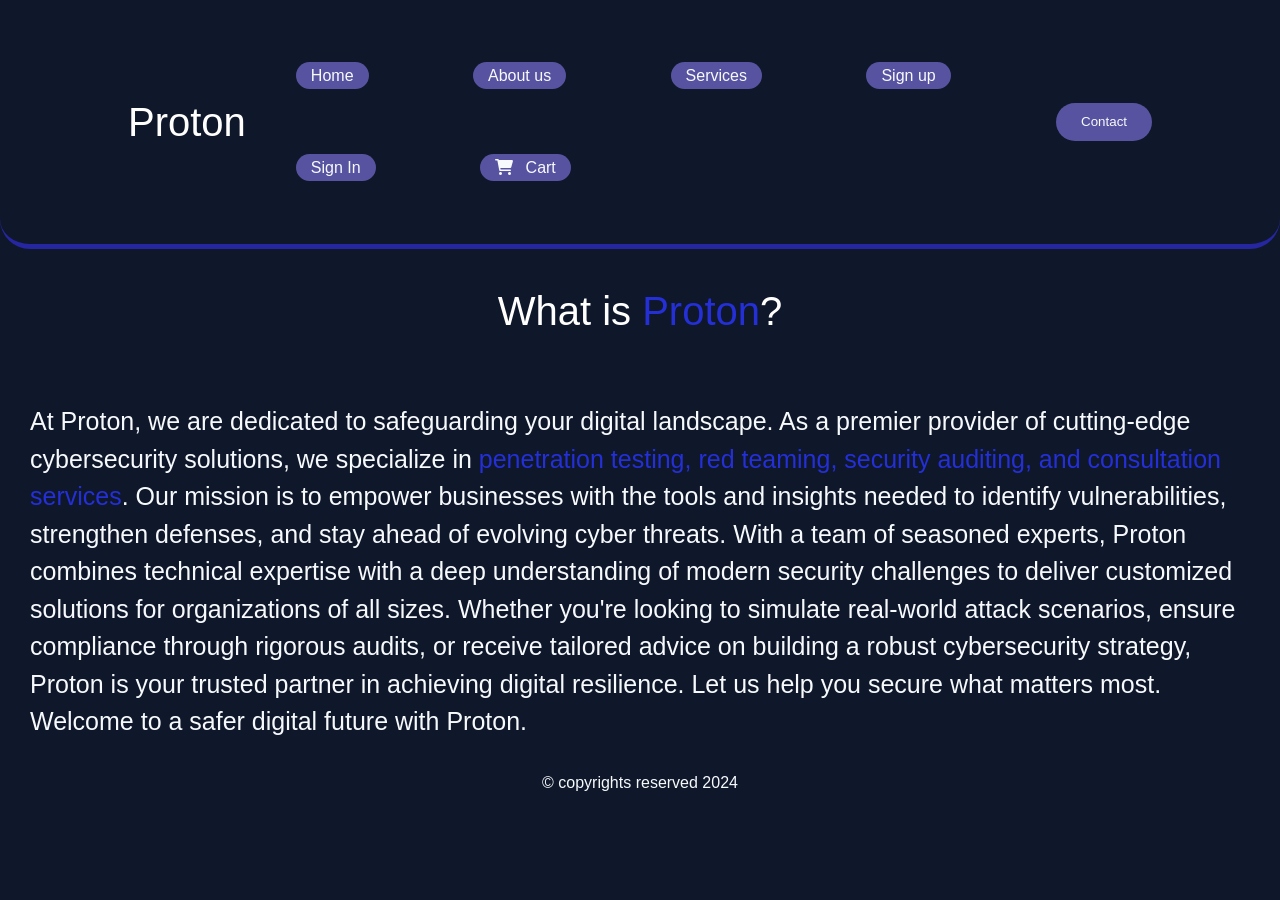
==== about.html @ 9f9c4aeb "alot" ====
<!DOCTYPE html>
<html lang="en">

<head>
  <meta charset="UTF-8">
  <meta name="viewport" content="width=device-width, initial-scale=1.0">
  <title>About us</title>
  <link rel="stylesheet" href="style.css">
  <link rel="stylesheet" href="https://cdnjs.cloudflare.com/ajax/libs/font-awesome/6.0.0/css/all.min.css">
  <link rel="shortcut icon" href="/images/Education-42-512.webp" type="image/x-icon">
</head>

<body>
  <header>
    <h1>Proton</h1>
    <nav class="navbar">
      <ul>
        <li><a href="/proton/index.html">Home</a></li>
        <li><a href="/proton/about.html">About us</a></li>
        <li><a href="/proton/services.html">Services</a></li>
        <li><a href="/proton/signup.html">Sign up</a></li>
        <li><a href="/proton/login.php">Sign In</a></li>
        <li><a href="checkout.php"><i class="fas fa-shopping-cart"></i> Cart</a></li>
      </ul>
    </nav>
    <a class="test" href="/proton/contactus.html"><button>Contact</button></a>
  </header>
  <div>
    <h1 class="what">What is <span id="word">Proton</span>?</h1>
    <p class="para">At Proton, we are dedicated to safeguarding your digital landscape. As a premier provider of
      cutting-edge cybersecurity solutions, we specialize in <span>penetration testing, red teaming, security auditing,
        and consultation services</span>.

      Our mission is to empower businesses with the tools and insights needed to identify vulnerabilities, strengthen
      defenses, and stay ahead of evolving cyber threats. With a team of seasoned experts, Proton combines technical
      expertise with a deep understanding of modern security challenges to deliver customized solutions for
      organizations of all sizes.

      Whether you're looking to simulate real-world attack scenarios, ensure compliance through rigorous audits, or
      receive tailored advice on building a robust cybersecurity strategy, Proton is your trusted partner in achieving
      digital resilience.

      Let us help you secure what matters most. Welcome to a safer digital future with Proton.</p>
  </div>



  <footer class="footer">
    <p>&copy; copyrights reserved 2024</p>
  </footer>
</body>

</html>
---- style.css ----
/* Base styles */
:root {
  --primary-color: #2563eb;
  --secondary-color: #1e40af;
  --background-color: #0f172a;
  --card-background: #1e293b;
  --text-primary: #ffffff;
  --text-secondary: #94a3b8;
}

* {
  margin: 0;
  padding: 0;
  box-sizing: border-box;
}

body {
  font-family: -apple-system, BlinkMacSystemFont, "Segoe UI", Roboto, Oxygen,
    Ubuntu, Cantarell, sans-serif;
  line-height: 1.6;
  color: var(--text-primary);
  background-color: var(--background-color);
}

main {
  max-width: 1200px;
  margin: 0 auto;
  padding: 2rem;
}

/* Hero Section */
.hero2 {
  text-align: center;
  padding: 4rem 0;
}

.hero2 h1 {
  font-size: 3rem;
  margin-bottom: 1rem;
  color: var(--text-primary);
}

.hero2 p {
  font-size: 1.25rem;
  color: var(--text-secondary);
}

/* Section Styles */
section {
  margin-bottom: 4rem;
}

section h2 {
  text-align: center;
  font-size: 2rem;
  margin-bottom: 2rem;
  color: var(--text-primary);
}

/* Button Styles */
.subscribe-btn {
  display: block;
  width: 100%;
  padding: 1rem;
  background-color: var(--primary-color);
  color: white;
  border: none;
  border-radius: 0.5rem;
  font-size: 1rem;
  font-weight: 600;
  cursor: pointer;
  transition: background-color 0.3s ease;
}

.subscribe-btn:hover {
  background-color: var(--secondary-color);
  padding: 15px;
}

li,
a,
button,
p,
h2 {
  font-family: "Montserrat", sans-serif;
  font-weight: 400;
  font-size: 30;
  text-decoration: none;
  color: rgb(247, 250, 253);
  line-height: 1.5;
}
header {
  display: flex;
  justify-content: space-between;
  align-items: center;
  padding: 30px 10%;
  border-radius: 30px;
  border-bottom: 5px solid;
  border-color: rgb(38, 38, 160);
}

.navbar {
  list-style: none;
}
.navbar li {
  display: inline-block;
  padding: 9px 25px;
  margin: 25px;
}

.navbar li a {
  transition: all 0.3s ease 0s;
  background-color: rgb(88, 83, 160);
  border-radius: 15px;
  border-color: rgb(33, 33, 127);
  padding: 5px 15px;
}

.navbar li a:hover {
  background-color: rgb(37, 39, 156);
}

.navbar li a i {
  margin-right: 8px;
}

button {
  padding: 9px 25px;
  background-color: rgb(88, 83, 160);
  border-radius: 30px;
  border: none;
  transition: all 0.3s ease 0s;
  cursor: pointer;
  border-color: blue;
}
button:hover {
  background-color: rgb(37, 39, 156);
}

h1 {
  color: rgb(255, 255, 255);
  cursor: pointer;
  font-weight: 200;
  font-size: 40px;
}

.slogan {
  text-align: center;
  padding: 70px;
  margin: 10px;
  background-image: url("images/cybersecurity_1920x1080.jpg");
  background-repeat: no-repeat;
  background-size: cover;
  background-position: center;
  border-radius: 20px;

  font-size: 40px;
  color: antiquewhite;
}

.hero {
  overflow: hidden;
}
.hero p {
  float: left;
  width: 50%;
  margin: 0;
  font-size: 20px;
  padding: 70px;
}
.hero img {
  float: right;
  width: 50%;
  height: auto;
  border-radius: 100px;
  padding: 50px;
}
.footer {
  text-align: center;
}

.what {
  text-align: center;
  padding: 30px;
}
span {
  color: rgb(36, 47, 214);
}
.para {
  font-size: 25px;
  margin: 30px;
}

form {
  background-color: #1a2537;
  width: 70%;
  text-align: center;
  margin: 20px auto;
  padding: 20px;
  border-radius: 25px;
  color: #000000;
}

input,
textarea {
  width: 50%;
  margin: 10px 0;
  font-size: 18px;
  padding: 10px;
  border-radius: 10px;
  border: none;
  color: #000000;
}
input[type="submit"] {
  width: 20%;
  background-color: #171717;
  color: aliceblue;
  font-size: 20px;
  border-radius: 8px;
  cursor: pointer;
}

/* Services Grid */
.services-grid {
  display: grid;
  grid-template-columns: repeat(auto-fit, minmax(250px, 1fr));
  gap: 2rem;
  margin-top: 2rem;
}

.service-card {
  background-color: var(--card-background);
  padding: 2rem;
  border-radius: 1rem;
  transition: transform 0.3s ease;
}

.service-card:hover {
  transform: translateY(-5px);
}

.service-card h3 {
  color: var(--text-primary);
  margin-bottom: 1rem;
  font-size: 1.25rem;
}

.service-card p {
  color: var(--text-secondary);
}

/* Plans Grid */
.plans-grid {
  display: grid;
  grid-template-columns: repeat(auto-fit, minmax(300px, 1fr));
  gap: 2rem;
  margin-top: 2rem;
}

.plan-card {
  background-color: var(--card-background);
  padding: 2rem;
  border-radius: 1rem;
  position: relative;
  transition: transform 0.3s ease;
}

.plan-card:hover {
  transform: translateY(-5px);
}

.plan-card.popular {
  border: 2px solid var(--primary-color);
}

.popular-badge {
  position: absolute;
  top: -12px;
  left: 50%;
  transform: translateX(-50%);
  background-color: var(--primary-color);
  color: white;
  padding: 0.5rem 1rem;
  border-radius: 1rem;
  font-size: 0.875rem;
  font-weight: 600;
}

.plan-card h3 {
  font-size: 1.5rem;
  margin-bottom: 1rem;
  color: var(--text-primary);
}

.price {
  margin-bottom: 1.5rem;
}

.price .amount {
  font-size: 2.5rem;
  font-weight: 700;
  color: var(--text-primary);
}

.price .period {
  color: var(--text-secondary);
}

.description {
  color: var(--text-secondary);
  margin-bottom: 1.5rem;
}

.features {
  list-style: none;
  margin-bottom: 2rem;
}

.features li {
  margin-bottom: 0.75rem;
  color: var(--text-primary);
}

.features li.disabled {
  color: var(--text-secondary);
}

/* Responsive Design */
@media (max-width: 768px) {
  .services-grid,
  .plans-grid {
    grid-template-columns: 1fr;
  }

  .plan-card {
    margin-bottom: 2rem;
  }
}

.thanks h1 {
  text-align: center;
  margin-top: 25px;
}
.thanks img,
.thanks button {
  width: 30%;
  margin-top: 20px;
  display: block;
  margin-left: auto;
  margin-right: auto;
  padding: 15px;
}
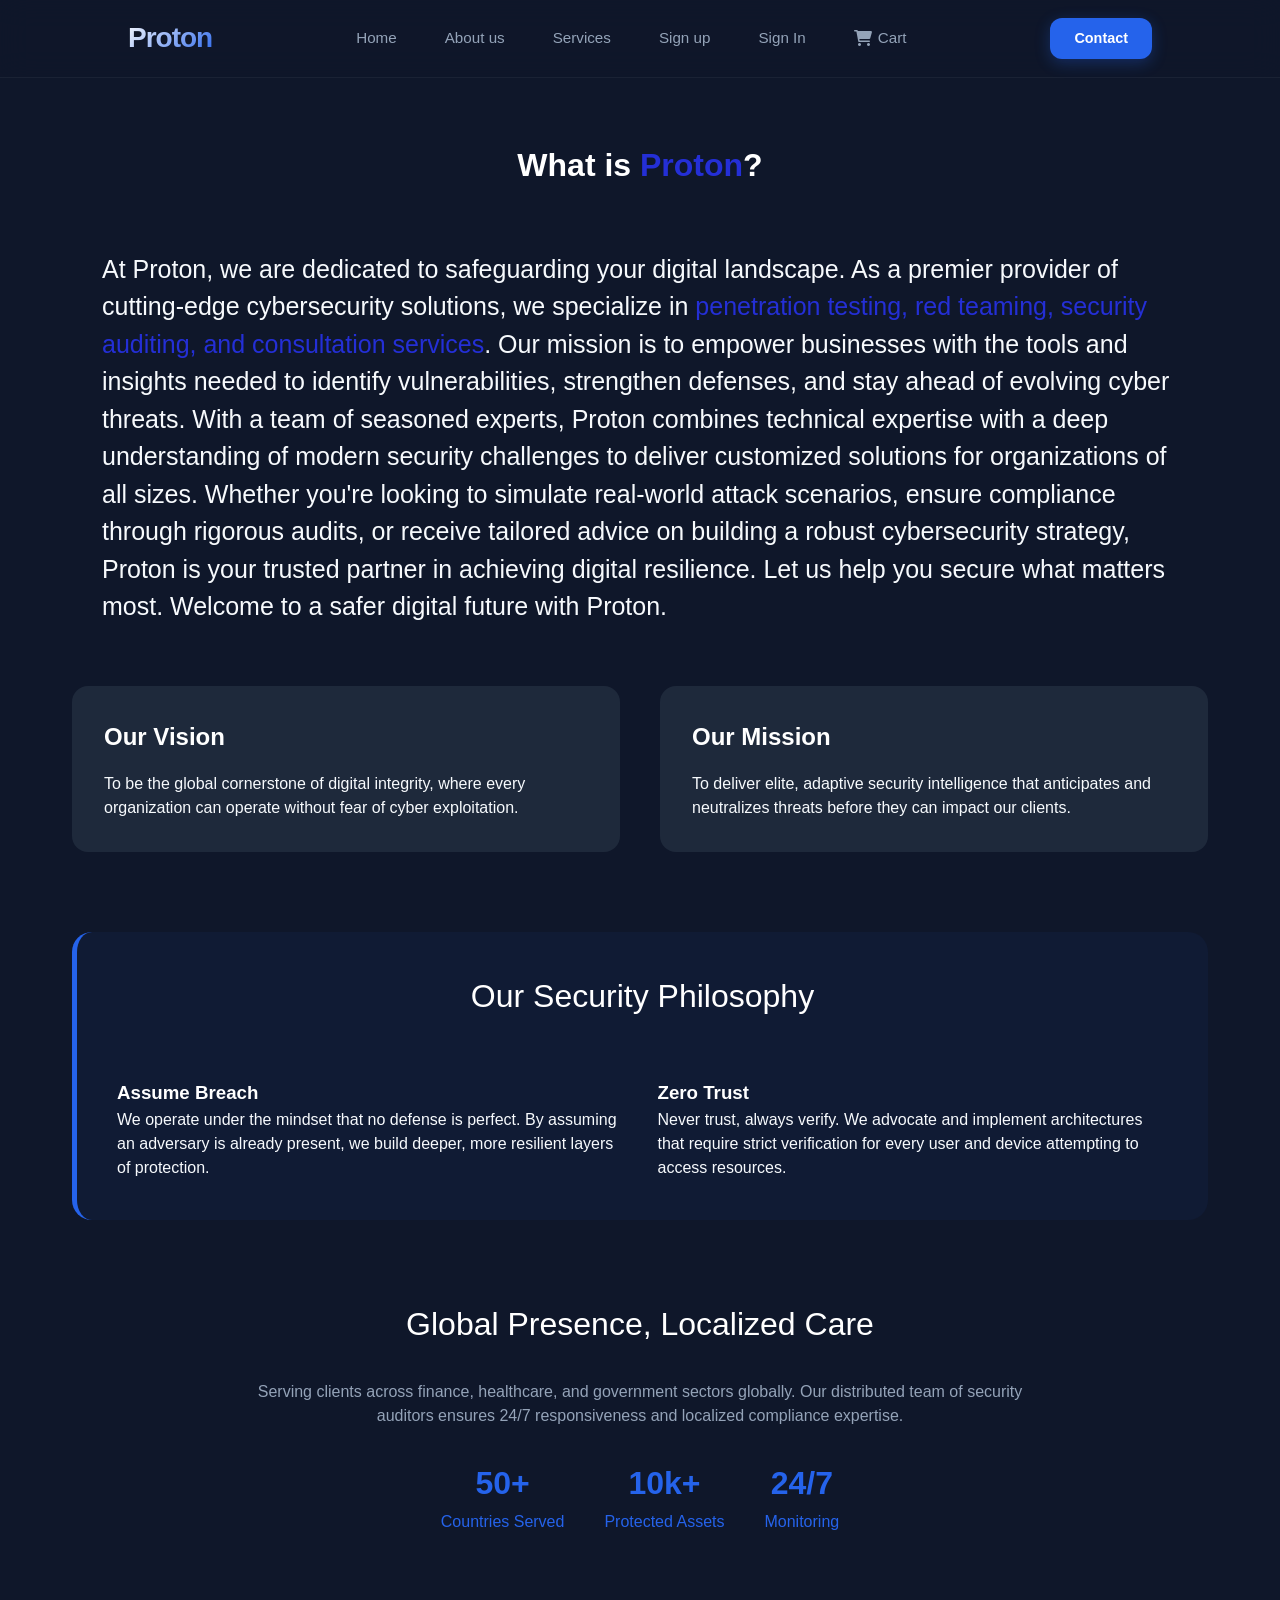
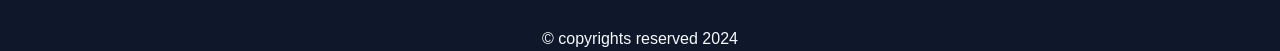
==== commit 814ad270: "new design" ====
--- a/about.html
+++ b/about.html
@@ -25,23 +25,61 @@
     </nav>
     <a class="test" href="/proton/contactus.html"><button>Contact</button></a>
   </header>
-  <div>
-    <h1 class="what">What is <span id="word">Proton</span>?</h1>
-    <p class="para">At Proton, we are dedicated to safeguarding your digital landscape. As a premier provider of
-      cutting-edge cybersecurity solutions, we specialize in <span>penetration testing, red teaming, security auditing,
-        and consultation services</span>.
+  <main>
+    <div>
+      <h1 class="what">What is <span id="word">Proton</span>?</h1>
+      <p class="para">At Proton, we are dedicated to safeguarding your digital landscape. As a premier provider of
+        cutting-edge cybersecurity solutions, we specialize in <span>penetration testing, red teaming, security auditing,
+          and consultation services</span>.
+  
+        Our mission is to empower businesses with the tools and insights needed to identify vulnerabilities, strengthen
+        defenses, and stay ahead of evolving cyber threats. With a team of seasoned experts, Proton combines technical
+        expertise with a deep understanding of modern security challenges to deliver customized solutions for
+        organizations of all sizes.
+  
+        Whether you're looking to simulate real-world attack scenarios, ensure compliance through rigorous audits, or
+        receive tailored advice on building a robust cybersecurity strategy, Proton is your trusted partner in achieving
+        digital resilience.
+  
+        Let us help you secure what matters most. Welcome to a safer digital future with Proton.</p>
+    </div>
 
-      Our mission is to empower businesses with the tools and insights needed to identify vulnerabilities, strengthen
-      defenses, and stay ahead of evolving cyber threats. With a team of seasoned experts, Proton combines technical
-      expertise with a deep understanding of modern security challenges to deliver customized solutions for
-      organizations of all sizes.
+    <section class="mission-vision" style="display: grid; grid-template-columns: 1fr 1fr; gap: 40px; margin-top: 60px;">
+      <div class="plan-card">
+        <h3>Our Vision</h3>
+        <p>To be the global cornerstone of digital integrity, where every organization can operate without fear of cyber exploitation.</p>
+      </div>
+      <div class="plan-card">
+        <h3>Our Mission</h3>
+        <p>To deliver elite, adaptive security intelligence that anticipates and neutralizes threats before they can impact our clients.</p>
+      </div>
+    </section>
 
-      Whether you're looking to simulate real-world attack scenarios, ensure compliance through rigorous audits, or
-      receive tailored advice on building a robust cybersecurity strategy, Proton is your trusted partner in achieving
-      digital resilience.
+    <section class="philosophy" style="margin-top: 80px; padding: 40px; background: rgba(37, 99, 235, 0.05); border-radius: 20px; border-left: 5px solid var(--primary-color);">
+      <h2>Our Security Philosophy</h2>
+      <br>
+      <div style="display: grid; grid-template-columns: 1fr 1fr; gap: 30px;">
+        <div>
+          <h3>Assume Breach</h3>
+          <p>We operate under the mindset that no defense is perfect. By assuming an adversary is already present, we build deeper, more resilient layers of protection.</p>
+        </div>
+        <div>
+          <h3>Zero Trust</h3>
+          <p>Never trust, always verify. We advocate and implement architectures that require strict verification for every user and device attempting to access resources.</p>
+        </div>
+      </div>
+    </section>
 
-      Let us help you secure what matters most. Welcome to a safer digital future with Proton.</p>
-  </div>
+    <section class="reach" style="text-align: center; margin-top: 80px; margin-bottom: 60px;">
+      <h2>Global Presence, Localized Care</h2>
+      <p style="max-width: 800px; margin: 20px auto; color: var(--text-secondary);">Serving clients across finance, healthcare, and government sectors globally. Our distributed team of security auditors ensures 24/7 responsiveness and localized compliance expertise.</p>
+      <div style="display: flex; justify-content: center; gap: 40px; margin-top: 30px; color: var(--primary-color);">
+        <div><strong style="display: block; font-size: 2rem;">50+</strong>Countries Served</div>
+        <div><strong style="display: block; font-size: 2rem;">10k+</strong>Protected Assets</div>
+        <div><strong style="display: block; font-size: 2rem;">24/7</strong>Monitoring</div>
+      </div>
+    </section>
+  </main>
 
 
 
--- a/style.css
+++ b/style.css
@@ -93,87 +93,149 @@
   display: flex;
   justify-content: space-between;
   align-items: center;
-  padding: 30px 10%;
-  border-radius: 30px;
-  border-bottom: 5px solid;
-  border-color: rgb(38, 38, 160);
-}
-
-.navbar {
+  padding: 1rem 10%;
+  position: sticky;
+  top: 0;
+  z-index: 1000;
+  background: rgba(15, 23, 42, 0.8);
+  backdrop-filter: blur(15px);
+  -webkit-backdrop-filter: blur(15px);
+  border-bottom: 1px solid rgba(255, 255, 255, 0.05);
+  transition: all 0.3s ease;
+}
+
+header h1 {
+  font-size: 1.75rem;
+  font-weight: 800;
+  background: linear-gradient(135deg, #fff 0%, var(--primary-color) 100%);
+  -webkit-background-clip: text;
+  background-clip: text;
+  -webkit-text-fill-color: transparent;
+  letter-spacing: -1px;
+}
+
+.navbar ul {
   list-style: none;
-}
+  display: flex;
+  align-items: center;
+  gap: 1.5rem;
+}
+
 .navbar li {
-  display: inline-block;
-  padding: 9px 25px;
-  margin: 25px;
+  padding: 0;
+  margin: 0;
 }
 
 .navbar li a {
-  transition: all 0.3s ease 0s;
-  background-color: rgb(88, 83, 160);
-  border-radius: 15px;
-  border-color: rgb(33, 33, 127);
-  padding: 5px 15px;
+  font-size: 0.95rem;
+  font-weight: 500;
+  color: var(--text-secondary);
+  padding: 0.5rem 0.75rem;
+  background: transparent;
+  transition: all 0.3s ease;
+  border-radius: 8px;
+  display: flex;
+  align-items: center;
 }
 
 .navbar li a:hover {
-  background-color: rgb(37, 39, 156);
+  color: var(--text-primary);
+  background: rgba(37, 99, 235, 0.1);
+  box-shadow: 0 0 15px rgba(37, 99, 235, 0.2);
 }
 
 .navbar li a i {
-  margin-right: 8px;
-}
-
-button {
-  padding: 9px 25px;
-  background-color: rgb(88, 83, 160);
-  border-radius: 30px;
+  margin-right: 6px;
+  font-size: 1rem;
+}
+
+/* Contact Button in Header */
+.test button {
+  padding: 0.6rem 1.5rem;
+  background-color: var(--primary-color);
+  color: white;
+  border-radius: 12px;
+  font-weight: 600;
+  font-size: 0.9rem;
   border: none;
-  transition: all 0.3s ease 0s;
-  cursor: pointer;
-  border-color: blue;
-}
-button:hover {
-  background-color: rgb(37, 39, 156);
-}
-
-h1 {
-  color: rgb(255, 255, 255);
-  cursor: pointer;
-  font-weight: 200;
-  font-size: 40px;
+  box-shadow: 0 4px 15px rgba(37, 99, 235, 0.3);
+  transition: all 0.3s ease;
+}
+
+.test button:hover {
+  background-color: var(--secondary-color);
+  transform: translateY(-2px);
+  box-shadow: 0 6px 20px rgba(37, 99, 235, 0.4);
 }
 
 .slogan {
   text-align: center;
-  padding: 70px;
-  margin: 10px;
-  background-image: url("images/cybersecurity_1920x1080.jpg");
+  padding: 100px 20px;
+  margin: 20px 0;
+  background-image: linear-gradient(rgba(15, 23, 42, 0.7), rgba(15, 23, 42, 0.7)), url("images/cyber_bg.png");
   background-repeat: no-repeat;
   background-size: cover;
   background-position: center;
-  border-radius: 20px;
-
-  font-size: 40px;
-  color: antiquewhite;
+  border-radius: 30px;
+  border: 1px solid rgba(37, 99, 235, 0.3);
+  box-shadow: 0 20px 50px rgba(0, 0, 0, 0.5);
+  position: relative;
+  overflow: hidden;
+  font-size: 45px;
+  color: #fff;
+  text-shadow: 0 2px 10px rgba(0, 0, 0, 0.5);
+  animation: fadeIn 1.2s ease-out;
+}
+
+@keyframes fadeIn {
+  from { opacity: 0; transform: translateY(20px); }
+  to { opacity: 1; transform: translateY(0); }
 }
 
 .hero {
-  overflow: hidden;
-}
+  display: flex;
+  align-items: center;
+  justify-content: space-between;
+  gap: 40px;
+  padding: 60px 0;
+  flex-wrap: wrap;
+}
+
 .hero p {
-  float: left;
-  width: 50%;
-  margin: 0;
-  font-size: 20px;
-  padding: 70px;
-}
+  flex: 1;
+  min-width: 300px;
+  font-size: 1.1rem;
+  line-height: 1.8;
+  color: var(--text-secondary);
+  background: rgba(30, 41, 59, 0.5);
+  padding: 40px;
+  border-radius: 24px;
+  backdrop-filter: blur(10px);
+  border: 1px solid rgba(255, 255, 255, 0.05);
+}
+
+.hero-image-container {
+  flex: 1;
+  min-width: 300px;
+  position: relative;
+  display: flex;
+  justify-content: center;
+  align-items: center;
+}
+
 .hero img {
-  float: right;
-  width: 50%;
+  width: 100%;
+  max-width: 500px;
   height: auto;
-  border-radius: 100px;
-  padding: 50px;
+  border-radius: 30px;
+  box-shadow: 0 0 30px rgba(37, 99, 235, 0.2);
+  border: 1px solid rgba(37, 99, 235, 0.3);
+  transition: all 0.5s ease;
+}
+
+.hero img:hover {
+  transform: scale(1.02);
+  box-shadow: 0 0 50px rgba(37, 99, 235, 0.4);
 }
 .footer {
   text-align: center;
@@ -350,3 +412,104 @@
   margin-right: auto;
   padding: 15px;
 }
+/* Authentication Pages */
+.auth-container {
+  max-width: 450px;
+  margin: 100px auto;
+  padding: 3rem;
+  background-color: var(--card-background);
+  border-radius: 2rem;
+  box-shadow: 0 20px 40px rgba(0, 0, 0, 0.4);
+  border: 1px solid rgba(255, 255, 255, 0.05);
+  animation: fadeIn 0.8s ease-out;
+}
+
+.auth-container h2 {
+  text-align: center;
+  font-size: 2rem;
+  font-weight: 700;
+  margin-bottom: 2.5rem;
+  background: linear-gradient(135deg, #fff 0%, var(--primary-color) 100%);
+  -webkit-background-clip: text;
+  background-clip: text;
+  -webkit-text-fill-color: transparent;
+}
+
+.auth-form .form-group {
+  margin-bottom: 1.5rem;
+}
+
+.auth-form label {
+  display: block;
+  font-size: 0.9rem;
+  color: var(--text-secondary);
+  margin-bottom: 0.6rem;
+  font-weight: 500;
+}
+
+.auth-form input {
+  width: 100%;
+  padding: 0.8rem 1rem;
+  border-radius: 0.75rem;
+  border: 1px solid rgba(255, 255, 255, 0.1);
+  background-color: rgba(15, 23, 42, 0.6);
+  color: white;
+  font-size: 1rem;
+  transition: all 0.3s ease;
+}
+
+.auth-form input:focus {
+  outline: none;
+  border-color: var(--primary-color);
+  box-shadow: 0 0 0 4px rgba(37, 99, 235, 0.1);
+  background-color: rgba(15, 23, 42, 0.8);
+}
+
+.auth-btn {
+  width: 100%;
+  padding: 0.8rem;
+  background-color: var(--primary-color);
+  color: white;
+  border: none;
+  border-radius: 0.75rem;
+  font-size: 1rem;
+  font-weight: 600;
+  cursor: pointer;
+  transition: all 0.3s ease;
+  margin-top: 1rem;
+  box-shadow: 0 4px 15px rgba(37, 99, 235, 0.3);
+}
+
+.auth-btn:hover {
+  background-color: var(--secondary-color);
+  transform: translateY(-2px);
+  box-shadow: 0 6px 20px rgba(37, 99, 235, 0.4);
+}
+
+.auth-footer {
+  text-align: center;
+  margin-top: 2rem;
+  font-size: 0.9rem;
+  color: var(--text-secondary);
+}
+
+.auth-footer a {
+  color: var(--primary-color);
+  font-weight: 600;
+  text-decoration: none;
+}
+
+.auth-footer a:hover {
+  text-decoration: underline;
+}
+
+.error-msg {
+  background-color: rgba(239, 68, 68, 0.1);
+  color: #f87171;
+  padding: 1rem;
+  border-radius: 0.75rem;
+  margin-bottom: 1.5rem;
+  text-align: center;
+  font-size: 0.9rem;
+  border: 1px solid rgba(239, 68, 68, 0.2);
+}
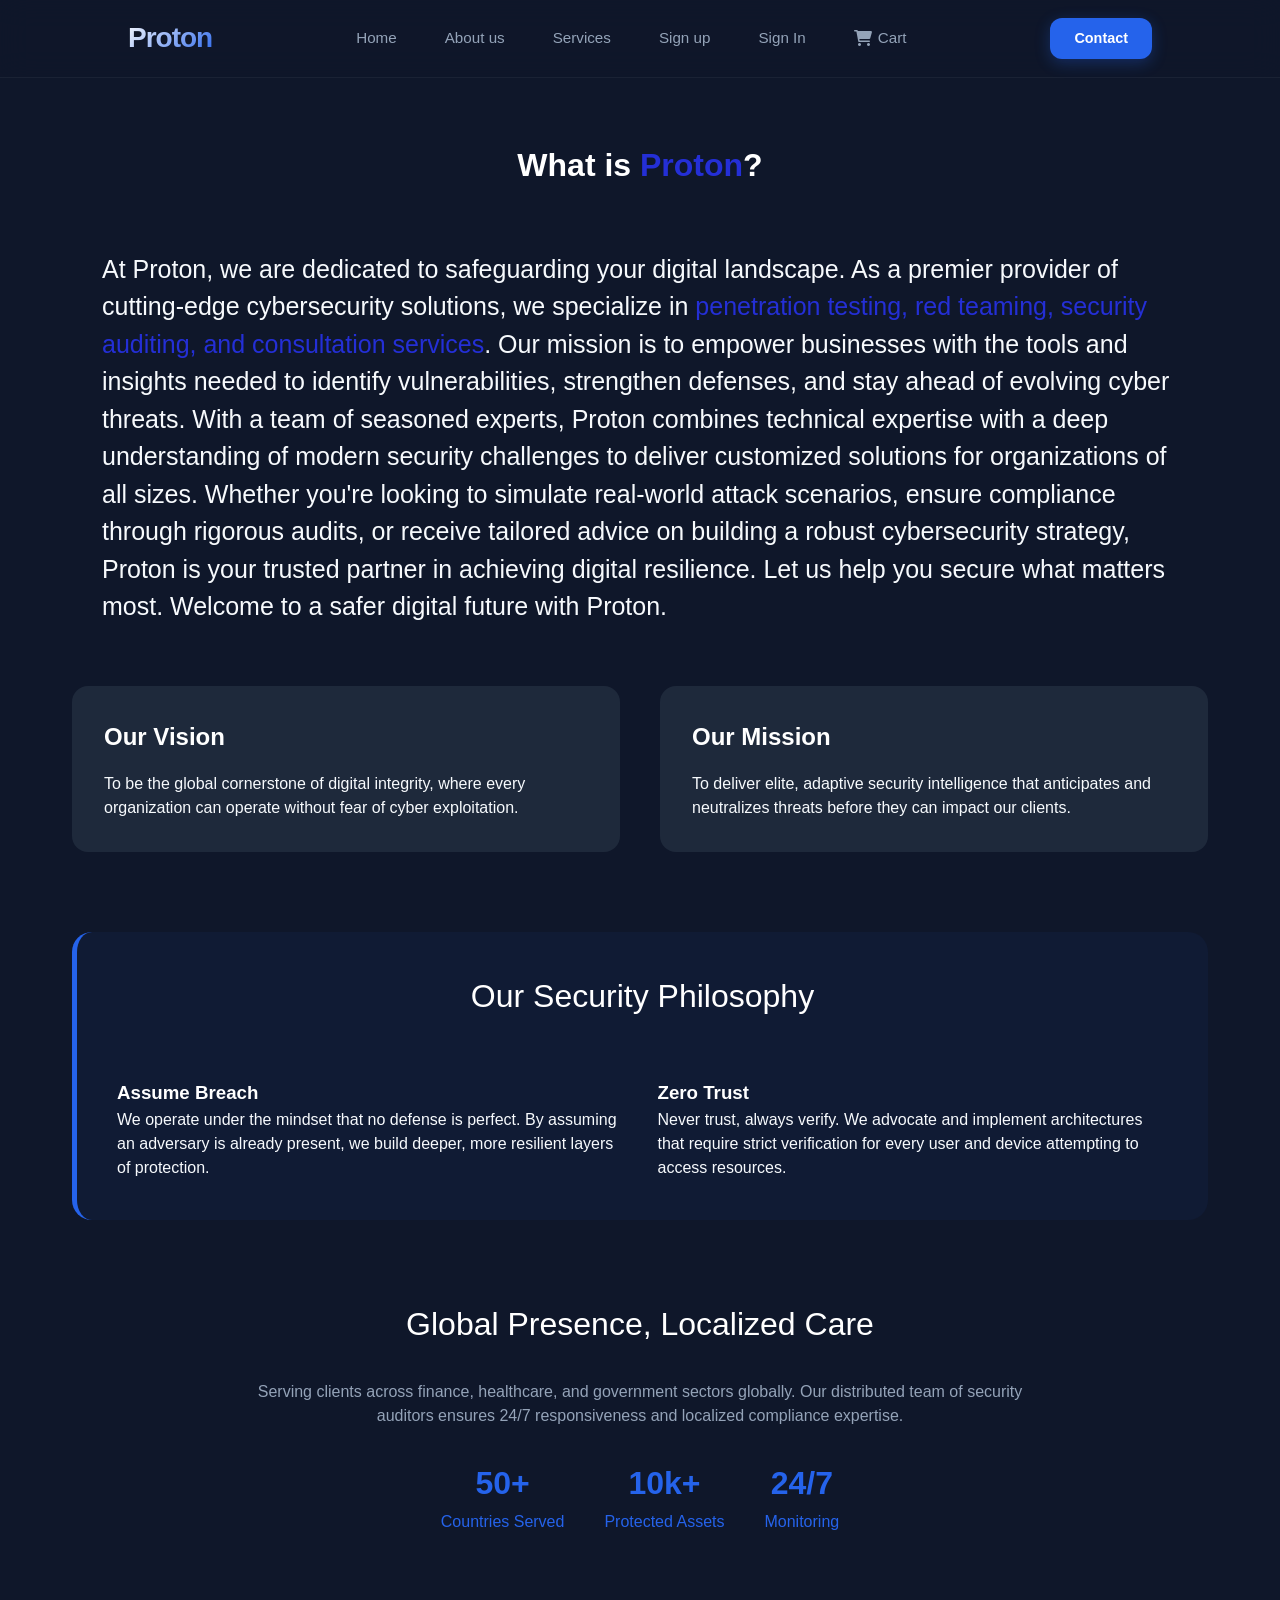
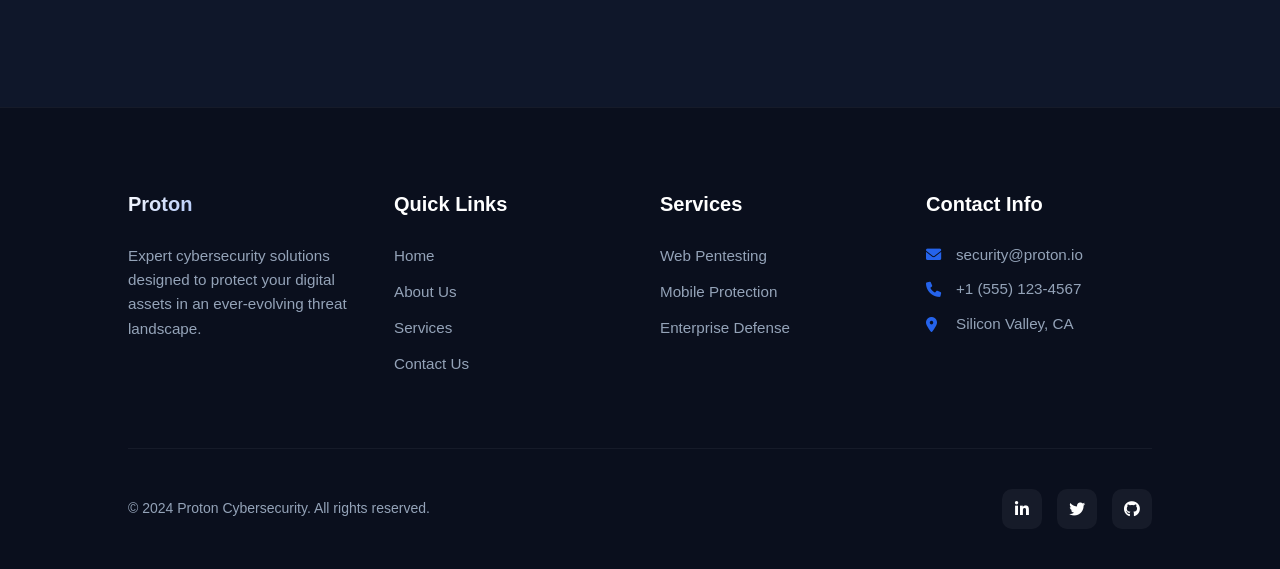
==== commit 4eb01c69: "edited some design" ====
--- a/about.html
+++ b/about.html
@@ -83,8 +83,46 @@
 
 
 
-  <footer class="footer">
-    <p>&copy; copyrights reserved 2024</p>
+  <footer>
+    <div class="footer-content">
+      <div class="footer-col">
+        <h3 style="background: linear-gradient(135deg, #fff 0%, var(--primary-color) 100%); -webkit-background-clip: text; background-clip: text; -webkit-text-fill-color: transparent;">Proton</h3>
+        <p>Expert cybersecurity solutions designed to protect your digital assets in an ever-evolving threat landscape.</p>
+      </div>
+      <div class="footer-col">
+        <h3>Quick Links</h3>
+        <ul class="footer-links">
+          <li><a href="index.html">Home</a></li>
+          <li><a href="about.html">About Us</a></li>
+          <li><a href="services.html">Services</a></li>
+          <li><a href="contactus.html">Contact Us</a></li>
+        </ul>
+      </div>
+      <div class="footer-col">
+        <h3>Services</h3>
+        <ul class="footer-links">
+          <li><a href="ess.html">Web Pentesting</a></li>
+          <li><a href="pro.html">Mobile Protection</a></li>
+          <li><a href="all.html">Enterprise Defense</a></li>
+        </ul>
+      </div>
+      <div class="footer-col">
+        <h3>Contact Info</h3>
+        <ul class="footer-contact">
+          <li><i class="fas fa-envelope"></i> security@proton.io</li>
+          <li><i class="fas fa-phone"></i> +1 (555) 123-4567</li>
+          <li><i class="fas fa-map-marker-alt"></i> Silicon Valley, CA</li>
+        </ul>
+      </div>
+    </div>
+    <div class="footer-bottom">
+      <p>&copy; 2024 Proton Cybersecurity. All rights reserved.</p>
+      <div class="social-links">
+        <a href="#"><i class="fab fa-linkedin-in"></i></a>
+        <a href="#"><i class="fab fa-twitter"></i></a>
+        <a href="#"><i class="fab fa-github"></i></a>
+      </div>
+    </div>
   </footer>
 </body>
 
--- a/style.css
+++ b/style.css
@@ -237,8 +237,112 @@
   transform: scale(1.02);
   box-shadow: 0 0 50px rgba(37, 99, 235, 0.4);
 }
-.footer {
-  text-align: center;
+/* Footer Redesign */
+footer {
+  background-color: #0a0f1d;
+  padding: 80px 10% 40px;
+  margin-top: 80px;
+  border-top: 1px solid rgba(255, 255, 255, 0.05);
+}
+
+.footer-content {
+  display: grid;
+  grid-template-columns: repeat(auto-fit, minmax(200px, 1fr));
+  gap: 40px;
+  margin-bottom: 60px;
+}
+
+.footer-col h3 {
+  color: var(--text-primary);
+  font-size: 1.25rem;
+  margin-bottom: 1.5rem;
+  font-weight: 700;
+}
+
+.footer-col p {
+  color: var(--text-secondary);
+  font-size: 0.95rem;
+  line-height: 1.6;
+}
+
+.footer-links {
+  list-style: none;
+}
+
+.footer-links li {
+  margin-bottom: 0.75rem;
+}
+
+.footer-links a {
+  color: var(--text-secondary);
+  text-decoration: none;
+  font-size: 0.95rem;
+  transition: all 0.3s ease;
+}
+
+.footer-links a:hover {
+  color: var(--primary-color);
+  padding-left: 5px;
+}
+
+.footer-contact li {
+  color: var(--text-secondary);
+  font-size: 0.95rem;
+  margin-bottom: 0.75rem;
+  display: flex;
+  align-items: center;
+  gap: 10px;
+}
+
+.footer-contact i {
+  color: var(--primary-color);
+  width: 20px;
+}
+
+.footer-bottom {
+  padding-top: 40px;
+  border-top: 1px solid rgba(255, 255, 255, 0.05);
+  display: flex;
+  justify-content: space-between;
+  align-items: center;
+  flex-wrap: wrap;
+  gap: 20px;
+}
+
+.footer-bottom p {
+  color: var(--text-secondary);
+  font-size: 0.875rem;
+}
+
+.social-links {
+  display: flex;
+  gap: 15px;
+}
+
+.social-links a {
+  width: 40px;
+  height: 40px;
+  border-radius: 10px;
+  background: rgba(255, 255, 255, 0.05);
+  display: flex;
+  align-items: center;
+  justify-content: center;
+  color: var(--text-primary);
+  text-decoration: none;
+  transition: all 0.3s ease;
+}
+
+.social-links a:hover {
+  background: var(--primary-color);
+  transform: translateY(-3px);
+  box-shadow: 0 5px 15px rgba(37, 99, 235, 0.3);
+}
+
+@media (max-width: 768px) {
+  .footer-bottom {
+    flex-direction: column;
+    text-align: center;
+  }
 }
 
 .what {
@@ -251,6 +355,91 @@
 .para {
   font-size: 25px;
   margin: 30px;
+}
+
+/* Contact Page */
+.contact-wrapper {
+  display: grid;
+  grid-template-columns: 1fr 1.5fr;
+  gap: 60px;
+  margin: 60px 0;
+  animation: fadeIn 0.8s ease-out;
+}
+
+.contact-info {
+  background: rgba(30, 41, 59, 0.5);
+  padding: 50px;
+  border-radius: 2rem;
+  backdrop-filter: blur(10px);
+  border: 1px solid rgba(255, 255, 255, 0.05);
+}
+
+.contact-info h2 {
+  text-align: left;
+  margin-bottom: 2rem;
+  background: linear-gradient(135deg, #fff 0%, var(--primary-color) 100%);
+  -webkit-background-clip: text;
+  background-clip: text;
+  -webkit-text-fill-color: transparent;
+}
+
+.contact-method {
+  display: flex;
+  align-items: center;
+  gap: 20px;
+  margin-bottom: 30px;
+}
+
+.contact-method i {
+  width: 50px;
+  height: 50px;
+  background: rgba(37, 99, 235, 0.1);
+  color: var(--primary-color);
+  border-radius: 12px;
+  display: flex;
+  align-items: center;
+  justify-content: center;
+  font-size: 1.25rem;
+}
+
+.contact-method div h4 {
+  color: var(--text-primary);
+  margin-bottom: 5px;
+  font-size: 1.1rem;
+}
+
+.contact-method div p {
+  color: var(--text-secondary);
+  font-size: 0.95rem;
+}
+
+.contact-form-container {
+  background: var(--card-background);
+  padding: 50px;
+  border-radius: 2rem;
+  box-shadow: 0 20px 40px rgba(0, 0, 0, 0.3);
+  border: 1px solid rgba(255, 255, 255, 0.05);
+}
+
+.contact-form-container h2 {
+  text-align: left;
+  margin-bottom: 2rem;
+}
+
+.contact-form .form-row {
+  display: grid;
+  grid-template-columns: 1fr 1fr;
+  gap: 20px;
+  margin-bottom: 20px;
+}
+
+@media (max-width: 900px) {
+  .contact-wrapper {
+    grid-template-columns: 1fr;
+  }
+  .contact-form .form-row {
+    grid-template-columns: 1fr;
+  }
 }
 
 form {
@@ -503,13 +692,258 @@
   text-decoration: underline;
 }
 
-.error-msg {
-  background-color: rgba(239, 68, 68, 0.1);
-  color: #f87171;
-  padding: 1rem;
-  border-radius: 0.75rem;
-  margin-bottom: 1.5rem;
+/* Checkout & Cart */
+.cart-container {
+  max-width: 1000px;
+  margin: 60px auto;
+  display: grid;
+  grid-template-columns: 1.5fr 1fr;
+  gap: 40px;
+  padding: 0 20px;
+}
+
+.cart-section, .summary-card {
+  background: var(--card-background);
+  border-radius: 2rem;
+  padding: 40px;
+  box-shadow: 0 20px 40px rgba(0, 0, 0, 0.3);
+  border: 1px solid rgba(255, 255, 255, 0.05);
+}
+
+.cart-header {
+  display: flex;
+  align-items: center;
+  gap: 15px;
+  margin-bottom: 30px;
+  padding-bottom: 20px;
+  border-bottom: 1px solid rgba(255, 255, 255, 0.05);
+}
+
+.cart-header i {
+  font-size: 1.5rem;
+  color: var(--primary-color);
+}
+
+.cart-item {
+  display: flex;
+  align-items: center;
+  gap: 20px;
+  padding: 25px;
+  background: rgba(15, 23, 42, 0.5);
+  border-radius: 1.25rem;
+  margin-bottom: 30px;
+  border: 1px solid rgba(255, 255, 255, 0.03);
+}
+
+.item-icon {
+  width: 60px;
+  height: 60px;
+  background: var(--primary-color);
+  border-radius: 15px;
+  display: flex;
+  align-items: center;
+  justify-content: center;
+  font-size: 1.5rem;
+  box-shadow: 0 8px 20px rgba(37, 99, 235, 0.3);
+}
+
+.item-details h3 {
+  margin-bottom: 5px;
+  font-size: 1.25rem;
+}
+
+.billing-info h3 {
+  margin-bottom: 20px;
+  font-size: 1.25rem;
+}
+
+.info-group {
+  margin-bottom: 20px;
+}
+
+.info-label {
+  font-size: 0.75rem;
+  color: var(--text-secondary);
+  text-transform: uppercase;
+  letter-spacing: 1.5px;
+  margin-bottom: 8px;
+}
+
+.info-value {
+  color: var(--text-primary);
+  font-weight: 500;
+}
+
+.summary-card {
+  height: fit-content;
+  position: sticky;
+  top: 100px;
+}
+
+.summary-row {
+  display: flex;
+  justify-content: space-between;
+  margin-bottom: 15px;
+  color: var(--text-secondary);
+}
+
+.total-row {
+  border-top: 1px solid rgba(255, 255, 255, 0.05);
+  margin-top: 25px;
+  padding-top: 25px;
+  font-size: 1.25rem;
+  font-weight: 700;
+  color: var(--text-primary);
+}
+
+.method-option {
+  display: block;
+  margin-bottom: 15px;
+  cursor: pointer;
+}
+
+.method-option input {
+  display: none;
+}
+
+.method-box {
+  padding: 1.25rem;
+  border: 2px solid rgba(255, 255, 255, 0.05);
+  border-radius: 1rem;
+  display: flex;
+  align-items: center;
+  gap: 15px;
+  transition: all 0.3s ease;
+  background: rgba(15, 23, 42, 0.3);
+}
+
+.method-option input:checked + .method-box {
+  border-color: var(--primary-color);
+  background: rgba(37, 99, 235, 0.1);
+  box-shadow: 0 0 20px rgba(37, 99, 235, 0.1);
+}
+
+/* Thank You Page */
+.thanks-container {
   text-align: center;
-  font-size: 0.9rem;
-  border: 1px solid rgba(239, 68, 68, 0.2);
-}
+  padding: 100px 20px;
+  max-width: 800px;
+  margin: 0 auto;
+  animation: fadeIn 0.8s ease-out;
+}
+
+.check-icon {
+  width: 100px;
+  height: 100px;
+  margin: 0 auto 40px;
+  background: #10b981;
+  border-radius: 50%;
+  display: flex;
+  align-items: center;
+  justify-content: center;
+  font-size: 50px;
+  color: white;
+  box-shadow: 0 0 30px rgba(16, 185, 129, 0.3);
+}
+
+/* Admin Dashboard */
+.admin-table-container {
+  overflow-x: auto;
+  margin-bottom: 50px;
+  border-radius: 1.5rem;
+  border: 1px solid rgba(255, 255, 255, 0.05);
+  background: var(--card-background);
+}
+
+.admin-table {
+  width: 100%;
+  border-collapse: collapse;
+}
+
+.admin-table th, .admin-table td {
+  padding: 1.25rem;
+  text-align: left;
+  border-bottom: 1px solid rgba(255, 255, 255, 0.05);
+}
+
+.admin-table th {
+  background: rgba(15, 23, 42, 0.8);
+  color: var(--primary-color);
+  font-weight: 700;
+  text-transform: uppercase;
+  font-size: 0.8rem;
+  letter-spacing: 1px;
+}
+
+.admin-table tr:hover {
+  background: rgba(255, 255, 255, 0.02);
+}
+
+.status-badge {
+    padding: 0.5rem 1rem;
+    border-radius: 2rem;
+    font-size: 0.8rem;
+    font-weight: 600;
+}
+
+.status-success {
+    background: rgba(16, 185, 129, 0.1);
+    color: #10b981;
+}
+
+@media (max-width: 850px) {
+  .cart-container {
+    grid-template-columns: 1fr;
+  }
+}
+
+/* Service Detail Page specific styles */
+.service-detail-hero {
+  padding: 120px 0 80px;
+  background: radial-gradient(circle at top right, rgba(37, 99, 235, 0.1), transparent),
+              radial-gradient(circle at bottom left, rgba(37, 99, 235, 0.05), transparent);
+}
+
+.plan-card.featured {
+  border: 2px solid var(--primary-color);
+  transform: scale(1.02);
+  position: relative;
+  overflow: hidden;
+}
+
+.plan-badge {
+  position: absolute;
+  top: 20px;
+  right: -30px;
+  background: var(--primary-color);
+  color: white;
+  padding: 5px 40px;
+  transform: rotate(45deg);
+  font-size: 0.75rem;
+  font-weight: 700;
+  box-shadow: 0 4px 10px rgba(0,0,0,0.3);
+}
+
+@keyframes fadeInLeft {
+  from { opacity: 0; transform: translateX(-30px); }
+  to { opacity: 1; transform: translateX(0); }
+}
+
+@keyframes fadeInRight {
+  from { opacity: 0; transform: translateX(30px); }
+  to { opacity: 1; transform: translateX(0); }
+}
+
+@keyframes fadeInDown {
+  from { opacity: 0; transform: translateY(-30px); }
+  to { opacity: 1; transform: translateY(0); }
+}
+
+@media (max-width: 900px) {
+  .service-config-wrapper {
+    grid-template-columns: 1fr !important;
+  }
+  .service-detail-hero {
+    padding: 100px 20px 60px;
+  }
+}
